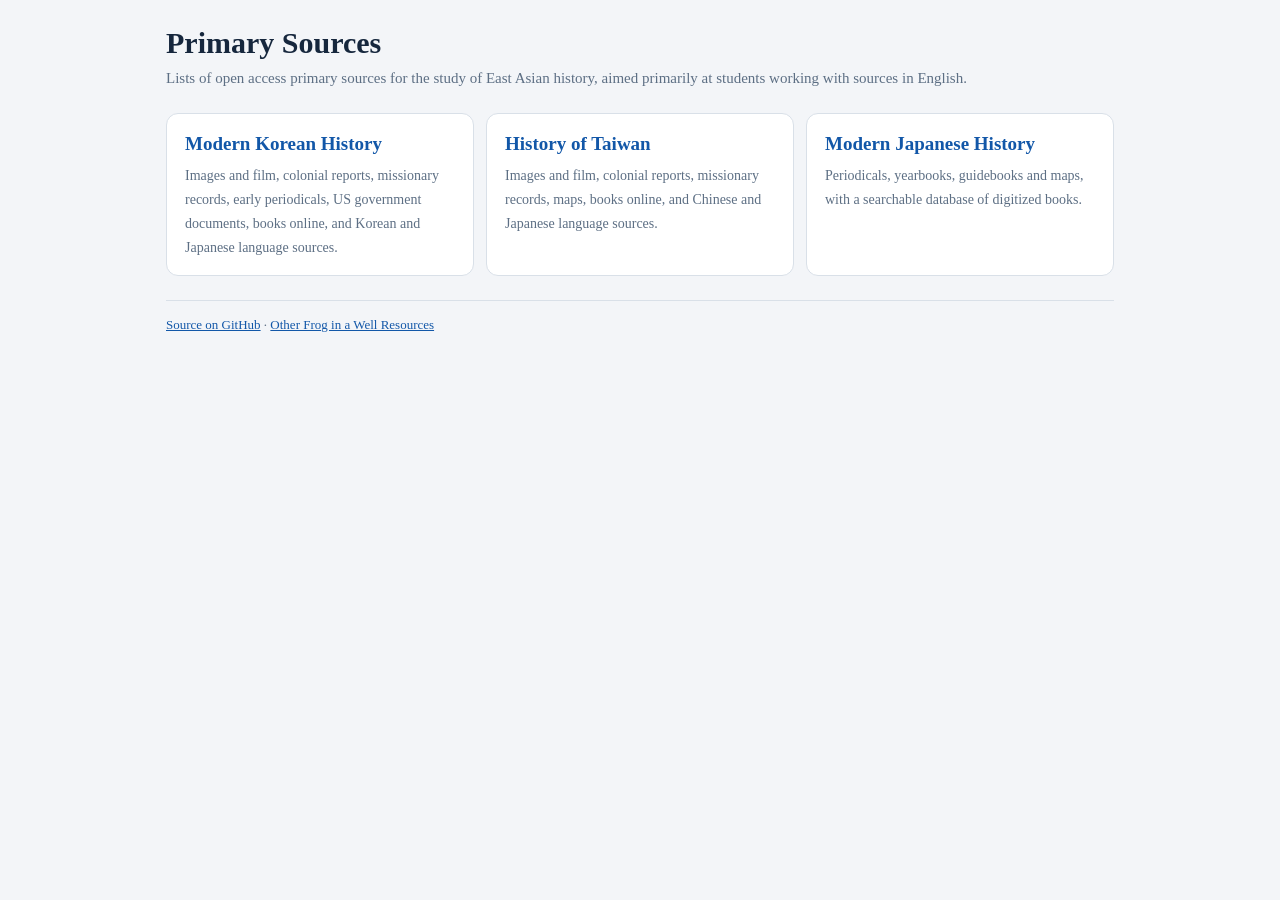
==== index.html @ de3af3d0 "Add a home page linking to the Korea and Taiwan pages, for GitHub Pages Co-Authored-By: Claude Opus " ====
<!doctype html>
<html lang="en">
<head>
<meta charset="utf-8">
<meta name="viewport" content="width=device-width, initial-scale=1">
<title>Primary Sources</title>
<meta name="description" content="Lists of open access primary sources for the study of modern Korean history and the history of Taiwan.">
<style>
/* the same palette and serif face as the Korea and Taiwan pages (korea/site/page.css) */
:root{
  --bg:#f3f5f8;--panel:#fff;--ink:#16273d;--muted:#5d6f84;--line:#d9e0e8;--accent:#12539e;--link:#1257a8;
  --serif: Georgia, "Iowan Old Style", "Times New Roman", serif;
}
@media (prefers-color-scheme: dark){:root:not([data-theme="light"]){
  --bg:#0f1621;--panel:#16202c;--ink:#e6edf5;--muted:#9ab0c6;--line:#2a3746;--accent:#5aa2ff;--link:#8cc2ff;}}
:root[data-theme="dark"]{
  --bg:#0f1621;--panel:#16202c;--ink:#e6edf5;--muted:#9ab0c6;--line:#2a3746;--accent:#5aa2ff;--link:#8cc2ff;}
*{box-sizing:border-box}
html,body{margin:0;background:var(--bg);color:var(--ink);font:16px/1.5 var(--serif)}
.wrap{max-width:980px;margin:0 auto;padding:0 16px}
header{padding:26px 0 6px}
h1{font:700 30px/1.15 var(--serif);margin:0 0 6px}
p.lede{margin:0 0 18px;color:var(--muted);font-size:15px}
ul.pages{list-style:none;padding:0;margin:0 0 24px;display:grid;gap:12px;grid-template-columns:repeat(auto-fit,minmax(260px,1fr))}
ul.pages a{display:block;height:100%;padding:16px 18px;border:1px solid var(--line);border-radius:12px;background:var(--panel);color:var(--ink);text-decoration:none}
ul.pages a:hover{border-color:var(--accent)}
ul.pages strong{display:block;font-size:19px;color:var(--link);margin-bottom:4px}
ul.pages span{font-size:14px;color:var(--muted)}
footer{padding:14px 0 38px;font-size:13px;color:var(--muted);border-top:1px solid var(--line)}
footer a{color:var(--link)}
@media (max-width:640px){h1{font-size:24px}}
</style>
</head>
<body>
<div class="wrap">
  <header>
    <h1>Primary Sources</h1>
    <p class="lede">Lists of open access primary sources for the study of East Asian history, aimed primarily at
      students working with sources in English.</p>
  </header>
  <ul class="pages">
    <li><a href="korea/"><strong>Modern Korean History</strong>
      <span>Images and film, colonial reports, missionary records, early periodicals, US government documents, books online, and Korean and Japanese language sources.</span></a></li>
    <li><a href="taiwan/"><strong>History of Taiwan</strong>
      <span>Images and film, colonial reports, missionary records, maps, books online, and Chinese and Japanese language sources.</span></a></li>
    <li><a href="https://froginawell.net/reference/modern-japan/"><strong>Modern Japanese History</strong>
      <span>Periodicals, yearbooks, guidebooks and maps, with a searchable database of digitized books.</span></a></li>
  </ul>
  <footer>
    <a href="https://github.com/kmlawson/primary-sources">Source on GitHub</a> ·
    <a href="https://froginawell.net/frog/sources/">Other Frog in a Well Resources</a>
  </footer>
</div>
</body>
</html>
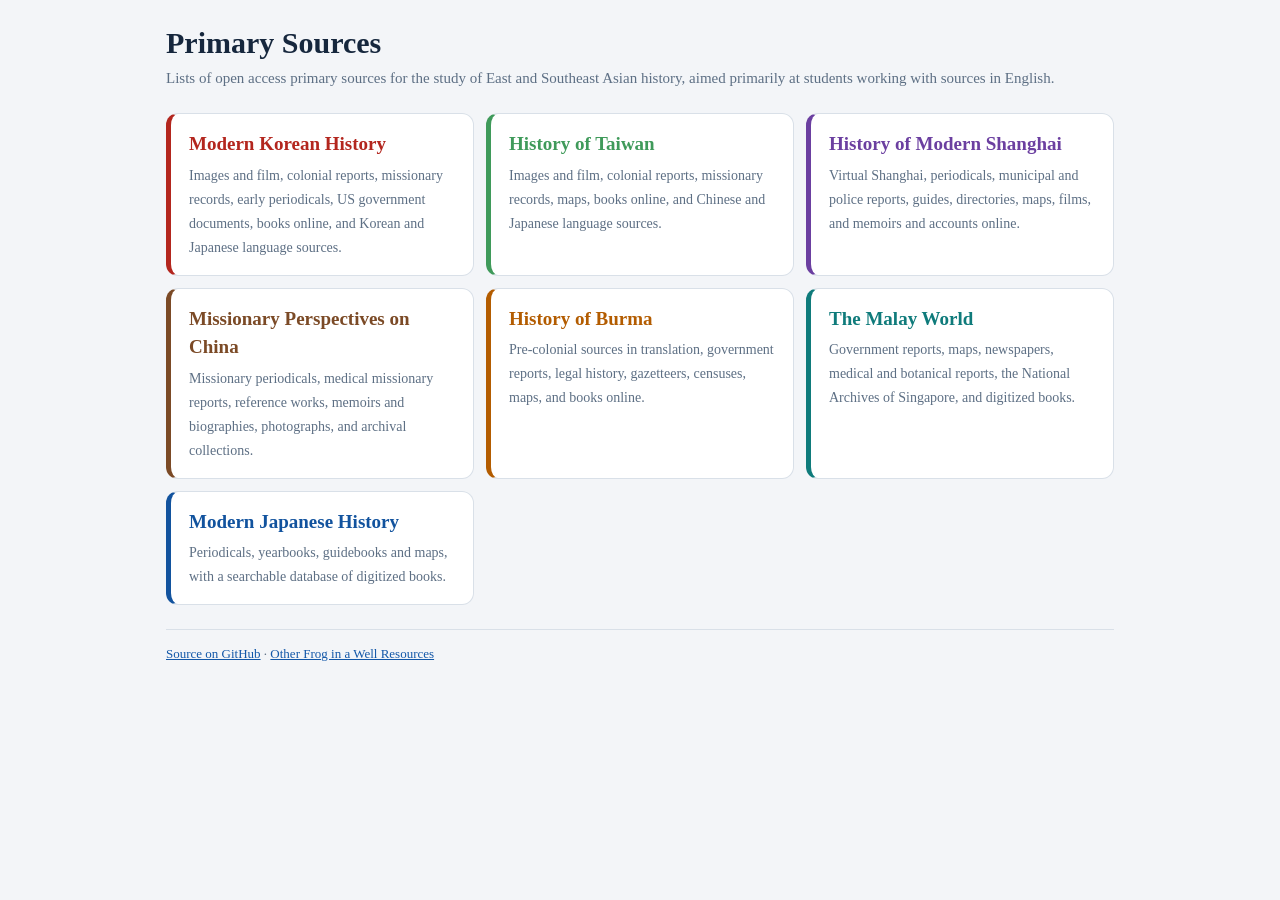
==== commit 152d92e1: "Share one build across the pages; add Shanghai, Missionaries and Malay World pages; tag buttons - bu" ====
--- a/index.html
+++ b/index.html
@@ -4,9 +4,9 @@
 <meta charset="utf-8">
 <meta name="viewport" content="width=device-width, initial-scale=1">
 <title>Primary Sources</title>
-<meta name="description" content="Lists of open access primary sources for the study of modern Korean history and the history of Taiwan.">
+<meta name="description" content="Lists of open access primary sources for the study of East and Southeast Asian history.">
 <style>
-/* the same palette and serif face as the Korea and Taiwan pages (korea/site/page.css) */
+/* the same palette and serif face as the pages themselves (site/page.css) */
 :root{
   --bg:#f3f5f8;--panel:#fff;--ink:#16273d;--muted:#5d6f84;--line:#d9e0e8;--accent:#12539e;--link:#1257a8;
   --serif: Georgia, "Iowan Old Style", "Times New Roman", serif;
@@ -22,9 +22,12 @@
 h1{font:700 30px/1.15 var(--serif);margin:0 0 6px}
 p.lede{margin:0 0 18px;color:var(--muted);font-size:15px}
 ul.pages{list-style:none;padding:0;margin:0 0 24px;display:grid;gap:12px;grid-template-columns:repeat(auto-fit,minmax(260px,1fr))}
-ul.pages a{display:block;height:100%;padding:16px 18px;border:1px solid var(--line);border-radius:12px;background:var(--panel);color:var(--ink);text-decoration:none}
-ul.pages a:hover{border-color:var(--accent)}
-ul.pages strong{display:block;font-size:19px;color:var(--link);margin-bottom:4px}
+/* each card in the colour of its page */
+ul.pages a{display:block;height:100%;padding:16px 18px;border:1px solid var(--line);border-left:5px solid var(--c);border-radius:12px;background:var(--panel);color:var(--ink);text-decoration:none}
+ul.pages a:hover{border-color:var(--c)}
+ul.pages strong{display:block;font-size:19px;color:var(--c);margin-bottom:4px}
+@media (prefers-color-scheme: dark){:root:not([data-theme="light"]) ul.pages li{--c:var(--cd)}}
+:root[data-theme="dark"] ul.pages li{--c:var(--cd)}
 ul.pages span{font-size:14px;color:var(--muted)}
 footer{padding:14px 0 38px;font-size:13px;color:var(--muted);border-top:1px solid var(--line)}
 footer a{color:var(--link)}
@@ -35,15 +38,23 @@
 <div class="wrap">
   <header>
     <h1>Primary Sources</h1>
-    <p class="lede">Lists of open access primary sources for the study of East Asian history, aimed primarily at
+    <p class="lede">Lists of open access primary sources for the study of East and Southeast Asian history, aimed primarily at
       students working with sources in English.</p>
   </header>
   <ul class="pages">
-    <li><a href="korea/"><strong>Modern Korean History</strong>
+    <li style="--c:#b3261e;--cd:#ff7a70"><a href="korea/"><strong>Modern Korean History</strong>
       <span>Images and film, colonial reports, missionary records, early periodicals, US government documents, books online, and Korean and Japanese language sources.</span></a></li>
-    <li><a href="taiwan/"><strong>History of Taiwan</strong>
+    <li style="--c:#3f9a5a;--cd:#7fd394"><a href="taiwan/"><strong>History of Taiwan</strong>
       <span>Images and film, colonial reports, missionary records, maps, books online, and Chinese and Japanese language sources.</span></a></li>
-    <li><a href="https://froginawell.net/reference/modern-japan/"><strong>Modern Japanese History</strong>
+    <li style="--c:#6b3fa0;--cd:#b99af0"><a href="shanghai/"><strong>History of Modern Shanghai</strong>
+      <span>Virtual Shanghai, periodicals, municipal and police reports, guides, directories, maps, films, and memoirs and accounts online.</span></a></li>
+    <li style="--c:#7b4a26;--cd:#d9a774"><a href="missionaries/"><strong>Missionary Perspectives on China</strong>
+      <span>Missionary periodicals, medical missionary reports, reference works, memoirs and biographies, photographs, and archival collections.</span></a></li>
+    <li style="--c:#b35c00;--cd:#f0a54a"><a href="burma/"><strong>History of Burma</strong>
+      <span>Pre-colonial sources in translation, government reports, legal history, gazetteers, censuses, maps, and books online.</span></a></li>
+    <li style="--c:#0f7b7b;--cd:#4fd1c5"><a href="malay-world/"><strong>The Malay World</strong>
+      <span>Government reports, maps, newspapers, medical and botanical reports, the National Archives of Singapore, and digitized books.</span></a></li>
+    <li style="--c:#12539e;--cd:#5aa2ff"><a href="https://froginawell.net/reference/modern-japan/"><strong>Modern Japanese History</strong>
       <span>Periodicals, yearbooks, guidebooks and maps, with a searchable database of digitized books.</span></a></li>
   </ul>
   <footer>
